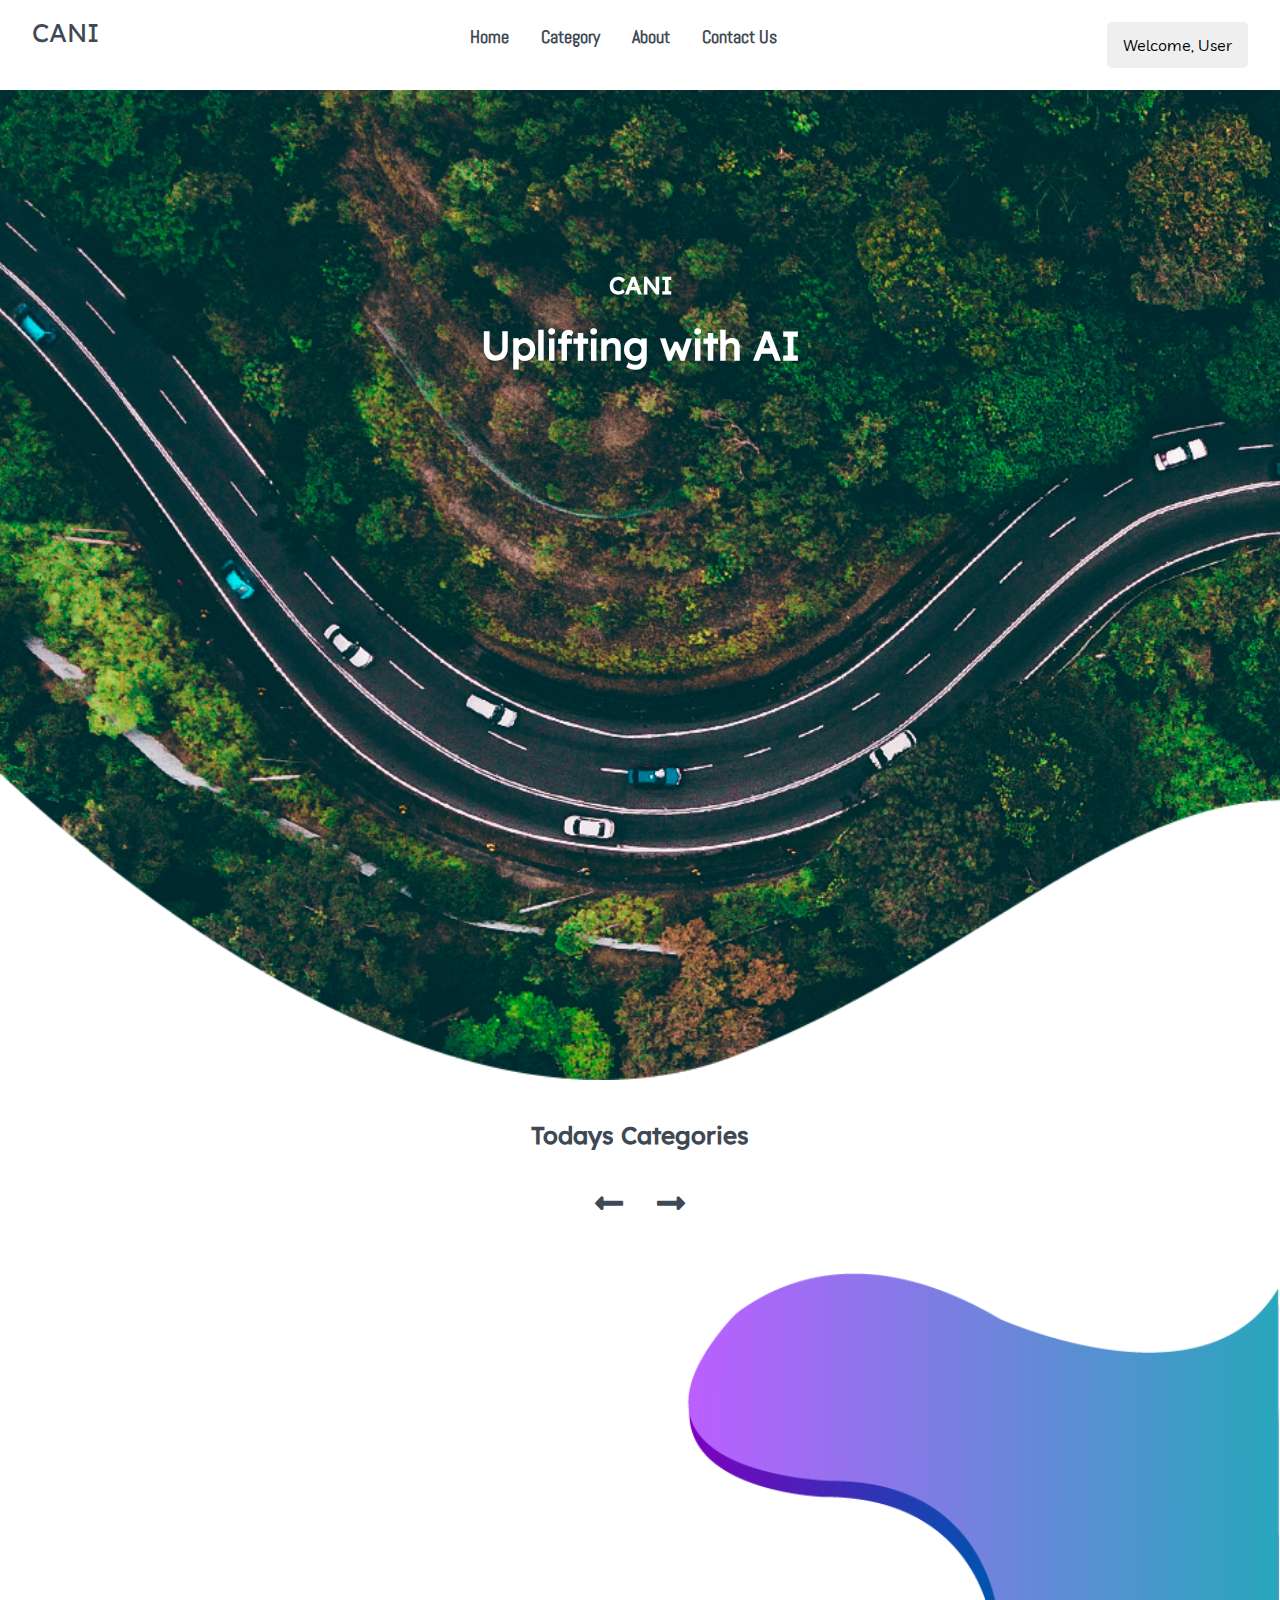
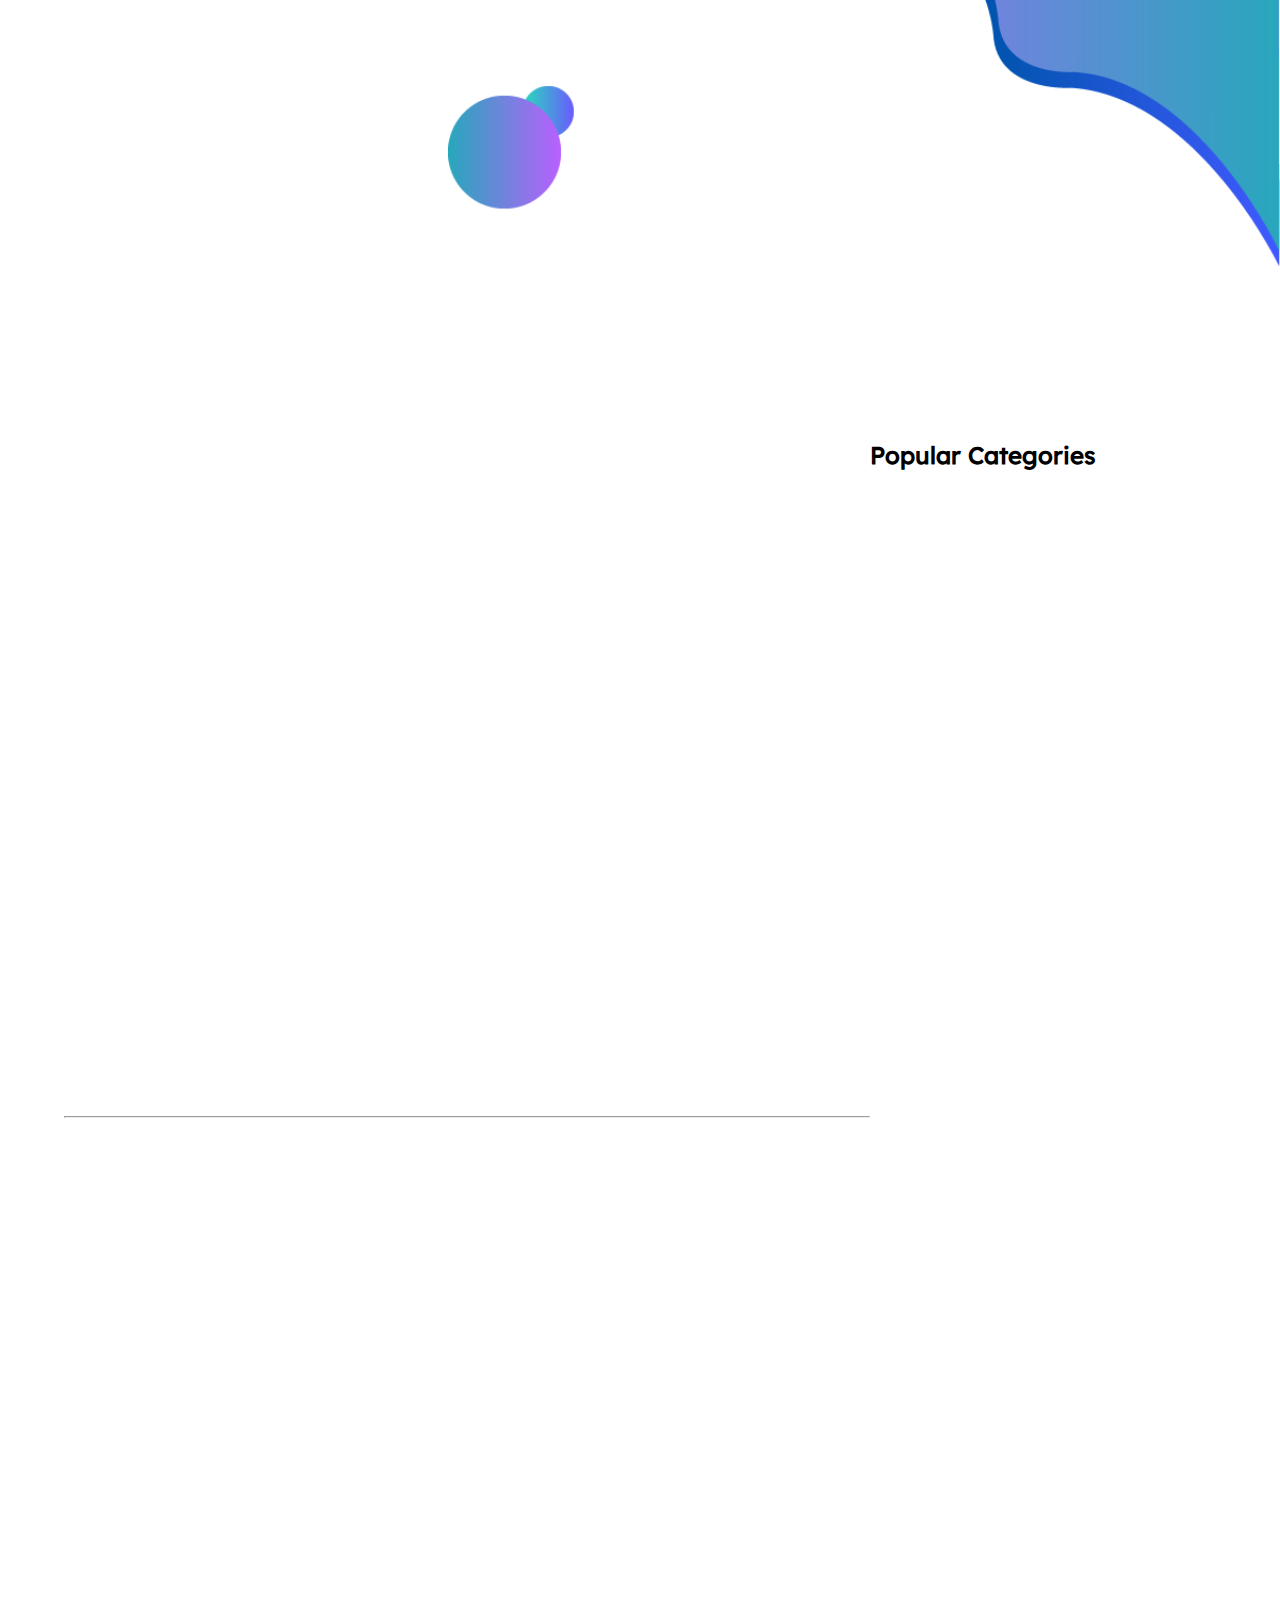
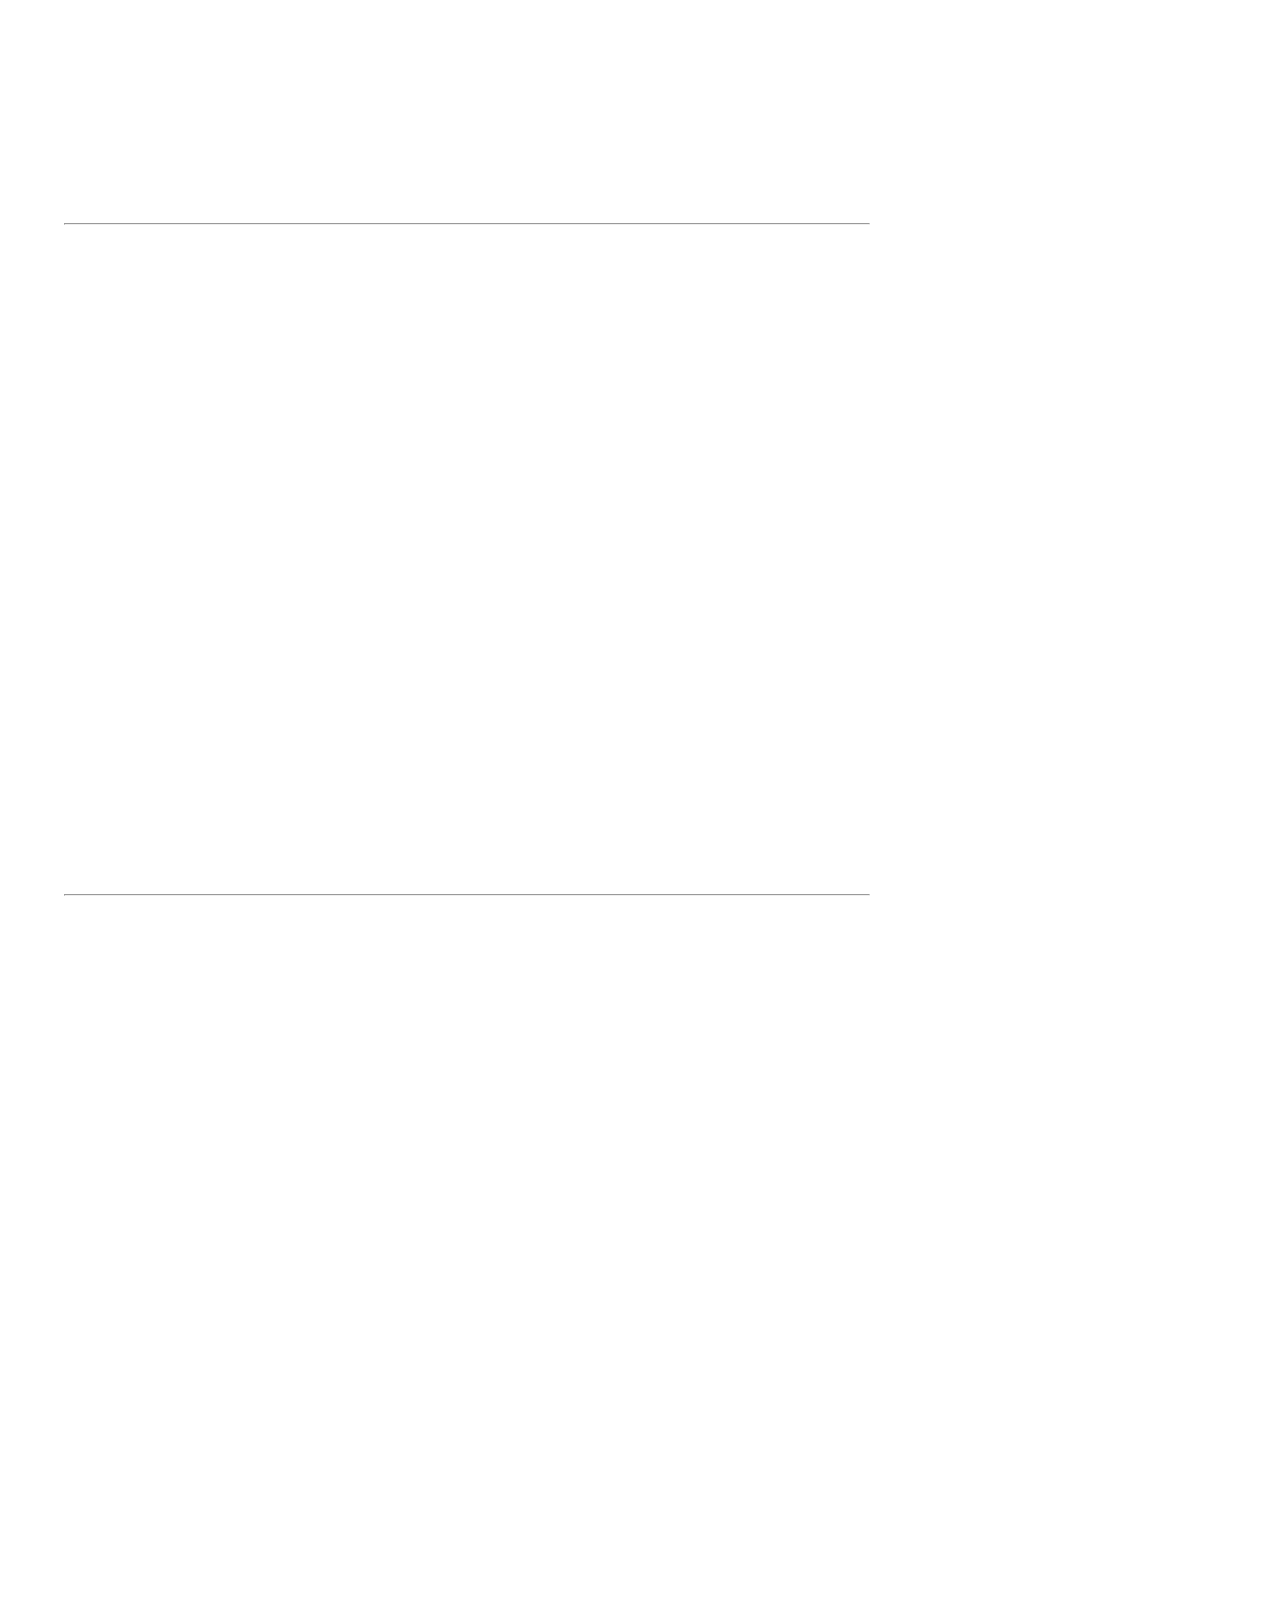
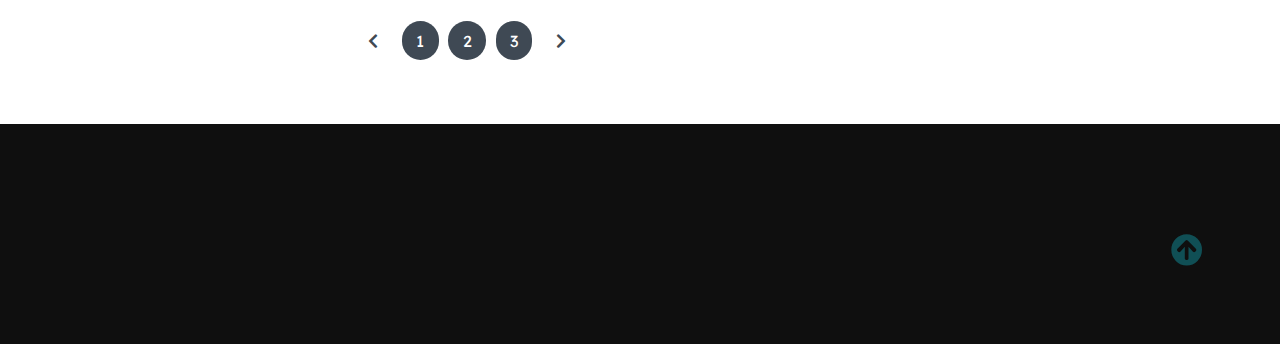
==== frontend/Index.html @ a214f706 "Home Page Created" ====
<!DOCTYPE html>
<html lang="en">

<head>
    <meta charset="UTF-8">
    <meta name="viewport" content="width=device-width, initial-scale=1.0">
    <meta http-equiv="X-UA-Compatible" content="ie=edge">
    <title>Blooger</title>

    <!-- Font Awesome Icons -->
    <link rel="stylesheet" href="./css/all.css">


    <!-- --------- Owl-Carousel ------------------->
    <link rel="stylesheet" href="./css/owl.carousel.min.css">
    <link rel="stylesheet" href="./css/owl.theme.default.min.css">

    <!-- ------------ AOS Library ------------------------- -->
    <link rel="stylesheet" href="./css/aos.css">

    <!-- Custom Style   -->
    <link rel="stylesheet" href="./css/Style.css">

</head>

<body>

    <!-- ----------------------------  Navigation ---------------------------------------------- -->

    <nav class="nav">
        <div class="nav-menu flex-row">
            <div class="nav-brand">
                <a href="#" class="text-gray">CANI</a>
            </div>
            <div class="toggle-collapse">
                <div class="toggle-icons">
                    <i class="fas fa-bars"></i>
                </div>
            </div>
            <div>
                <ul class="nav-items">
                    <li class="nav-link">
                        <a href="#">Home</a>
                    </li>
                    <li class="nav-link">
                        <a href="#">Category</a>
                    </li>
                    <li class="nav-link">
                        <a href="#">About</a>
                    </li>
                    <li class="nav-link">
                        <a href="#">Contact Us</a>
                    </li>
                </ul>
            </div>
            <div class="social text-gray">
                <button class="btn" style="padding: 13px 16px; margin-bottom: 5px; border-radius: 5px;">Welcome,
                    User</button>
            </div>
        </div>
    </nav>

    <!-- ------------x---------------  Navigation --------------------------x------------------- -->

    <!----------------------------- Main Site Section ------------------------------>

    <main>

        <!------------------------ Site Title ---------------------->

        <section class="site-title">
            <div class="site-background" data-aos="fade-up" data-aos-delay="100">
                <h2>CANI</h2>
                <h1>Uplifting with AI</h1>
            </div>
        </section>

        <!------------x----------- Site Title ----------x----------->

        <!-- --------------------- Blog Carousel ----------------- -->

        <section>
            <div class="blog">
                <div class="container">
                    <h2 style="text-align: center; color: #3f4954; margin-top: 40px;">Todays Categories</h2>
                    <div class="owl-carousel owl-theme blog-post">
                        <div class="blog-content" data-aos="fade-right" data-aos-delay="200">
                            <img src="./assets/Blog-post/post-1.jpg" alt="post-1">
                            <div class="blog-title">
                                <h3>Innovation and beyond</h3>
                                <button class="btn btn-blog">Science</button>
                            </div>
                        </div>
                        <div class="blog-content" data-aos="fade-in" data-aos-delay="200">
                            <img src="./assets/Blog-post/post-3.jpg" alt="post-1">
                            <div class="blog-title">
                                <h3>Keeping up with the latest trends</h3>
                                <button class="btn btn-blog">Fashion</button>
                            </div>
                        </div>
                        <div class="blog-content" data-aos="fade-left" data-aos-delay="200">
                            <img src="./assets/Blog-post/post-2.jpg" alt="post-1">
                            <div class="blog-title">
                                <h3>Easing the lives of people</h3>
                                <button class="btn btn-blog">Techonlogy</button>
                            </div>
                        </div>
                        <div class="blog-content" data-aos="fade-right" data-aos-delay="200">
                            <img src="./assets/Blog-post/post-5.png" alt="post-1">
                            <div class="blog-title">
                                <h3>The future of security</h3>
                                <button class="btn btn-blog">Blockchain</button>
                            </div>
                        </div>
                    </div>
                    <div class="owl-navigation">
                        <span class="owl-nav-prev"><i class="fas fa-long-arrow-alt-left"></i></span>
                        <span class="owl-nav-next"><i class="fas fa-long-arrow-alt-right"></i></span>
                    </div>
                </div>
            </div>
        </section>

        <!-- ----------x---------- Blog Carousel --------x-------- -->

        <!-- ---------------------- Site Content -------------------------->

        <section class="container">
            <div class="site-content">
                <div class="posts">
                    <div class="post-content" data-aos="zoom-in" data-aos-delay="200">
                        <div class="post-image">
                            <div>
                                <img src="./assets/Blog-post/blog1.png" class="img" alt="blog1">
                            </div>
                            <div class="post-info flex-row">
                                <span><i class="fas fa-heart text-gray"></i>&nbsp;&nbsp;likes</span>
                                <span><i class="fas fa-calendar-alt text-gray"></i>&nbsp;&nbsp;January 14, 2019</span>
                                <span>2 Commets</span>
                            </div>
                        </div>
                        <div class="post-title">
                            <a href="#">Why should boys have all the fun? it's the women who are making india an
                                alcohol-loving contry</a>
                            <p>Lorem ipsum dolor sit amet consectetur adipisicing elit. Neque voluptas deserunt beatae
                                adipisci iusto totam placeat corrupti ipsum, tempora magnam incidunt aperiam tenetur a
                                nobis, voluptate, numquam architecto fugit. Eligendi quidem ipsam ducimus minus magni
                                illum similique veniam tempore unde?
                            </p>
                            <button class="btn post-btn" onclick="window.location.href = 'blog.html';">Read More &nbsp;
                                <i class="fas fa-arrow-right"></i></button>
                        </div>
                    </div>
                    <hr>
                    <div class="post-content" data-aos="zoom-in" data-aos-delay="200">
                        <div class="post-image">
                            <div>
                                <img src="./assets/Blog-post/blog2.png" class="img" alt="blog1">
                            </div>
                            <div class="post-info flex-row">
                                <span><i class="fas fa-heart text-gray"></i>&nbsp;&nbsp;Likes</span>
                                <span><i class="fas fa-calendar-alt text-gray"></i>&nbsp;&nbsp;January 16, 2019</span>
                                <span>7 Commets</span>
                            </div>
                        </div>
                        <div class="post-title">
                            <a href="#">Why should boys have all the fun? it's the women who are making india an
                                alcohol-loving contry</a>
                            <p>Lorem ipsum dolor sit amet consectetur adipisicing elit. Neque voluptas deserunt beatae
                                adipisci iusto totam placeat corrupti ipsum, tempora magnam incidunt aperiam tenetur a
                                nobis, voluptate, numquam architecto fugit. Eligendi quidem ipsam ducimus minus magni
                                illum similique veniam tempore unde?
                            </p>
                            <button class="btn post-btn">Read More &nbsp; <i class="fas fa-arrow-right"></i></button>
                        </div>
                    </div>
                    <hr>
                    <div class="post-content" data-aos="zoom-in" data-aos-delay="200">
                        <div class="post-image">
                            <div>
                                <img src="./assets/Blog-post/blog3.png" class="img" alt="blog1">
                            </div>
                            <div class="post-info flex-row">
                                <span><i class="fas fa-heart text-gray"></i>&nbsp;&nbsp;likes</span>
                                <span><i class="fas fa-calendar-alt text-gray"></i>&nbsp;&nbsp;January 19, 2019</span>
                                <span>5 Commets</span>
                            </div>
                        </div>
                        <div class="post-title">
                            <a href="#">New data recording system to better analyse road accidents</a>
                            <p>Lorem ipsum dolor sit amet consectetur adipisicing elit. Neque voluptas deserunt beatae
                                adipisci iusto totam placeat corrupti ipsum, tempora magnam incidunt aperiam tenetur a
                                nobis, voluptate, numquam architecto fugit. Eligendi quidem ipsam ducimus minus magni
                                illum similique veniam tempore unde?
                            </p>
                            <button class="btn post-btn">Read More &nbsp; <i class="fas fa-arrow-right"></i></button>
                        </div>
                    </div>
                    <hr>
                    <div class="post-content" data-aos="zoom-in" data-aos-delay="200">
                        <div class="post-image">
                            <div>
                                <img src="./assets/Blog-post/blog4.png" class="img" alt="blog1">
                            </div>
                            <div class="post-info flex-row">
                                <span><i class="fas fa-heart text-gray"></i>&nbsp;&nbsp;likes</span>
                                <span><i class="fas fa-calendar-alt text-gray"></i>&nbsp;&nbsp;January 21, 2019</span>
                                <span>12 Commets</span>
                            </div>
                        </div>
                        <div class="post-title">
                            <a href="#">New data recording system to better analyse road accidents</a>
                            <p>Lorem ipsum dolor sit amet consectetur adipisicing elit. Neque voluptas deserunt beatae
                                adipisci iusto totam placeat corrupti ipsum, tempora magnam incidunt aperiam tenetur a
                                nobis, voluptate, numquam architecto fugit. Eligendi quidem ipsam ducimus minus magni
                                illum similique veniam tempore unde?
                            </p>
                            <button class="btn post-btn">Read More &nbsp; <i class="fas fa-arrow-right"></i></button>
                        </div>
                    </div>
                    <div class="pagination flex-row">
                        <a href="#"><i class="fas fa-chevron-left"></i></a>
                        <a href="#" class="pages">1</a>
                        <a href="#" class="pages">2</a>
                        <a href="#" class="pages">3</a>
                        <a href="#"><i class="fas fa-chevron-right"></i></a>
                    </div>
                </div>
                <aside class="sidebar">
                    <div class="category">
                        <h2>Popular Categories</h2>
                        <ul class="category-list">
                            <li class="list-items" data-aos="fade-left" data-aos-delay="100">
                                <a href="#">Software</a>
                                <span>(05)</span>
                            </li>
                            <li class="list-items" data-aos="fade-left" data-aos-delay="200">
                                <a href="#">Techonlogy</a>
                                <span>(02)</span>
                            </li>
                            <li class="list-items" data-aos="fade-left" data-aos-delay="300">
                                <a href="#">Lifestyle</a>
                                <span>(07)</span>
                            </li>
                            <li class="list-items" data-aos="fade-left" data-aos-delay="400">
                                <a href="#">Shopping</a>
                                <span>(01)</span>
                            </li>
                            <li class="list-items" data-aos="fade-left" data-aos-delay="500">
                                <a href="#">Food</a>
                                <span>(08)</span>
                            </li>
                        </ul>
                    </div>
                    <!-- <div class="popular-post">
                        <h2>Popular Post</h2>
                        <div class="post-content" data-aos="flip-up" data-aos-delay="200">
                            <div class="post-image">
                                <div>
                                    <img src="./assets/popular-post/m-blog-1.jpg" class="img" alt="blog1">
                                </div>
                                <div class="post-info flex-row">
                                    <span><i class="fas fa-calendar-alt text-gray"></i>&nbsp;&nbsp;January 14,
                                        2019</span>
                                    <span>2 Commets</span>
                                </div>
                            </div>
                            <div class="post-title">
                                <a href="#">New data recording system to better analyse road accidents</a>
                            </div>
                        </div>
                        <div class="post-content" data-aos="flip-up" data-aos-delay="300">
                            <div class="post-image">
                                <div>
                                    <img src="./assets/popular-post/m-blog-2.jpg" class="img" alt="blog1">
                                </div>
                                <div class="post-info flex-row">
                                    <span><i class="fas fa-calendar-alt text-gray"></i>&nbsp;&nbsp;January 14,
                                        2019</span>
                                    <span>2 Commets</span>
                                </div>
                            </div>
                            <div class="post-title">
                                <a href="#">New data recording system to better analyse road accidents</a>
                            </div>
                        </div>
                        <div class="post-content" data-aos="flip-up" data-aos-delay="400">
                            <div class="post-image">
                                <div>
                                    <img src="./assets/popular-post/m-blog-3.jpg" class="img" alt="blog1">
                                </div>
                                <div class="post-info flex-row">
                                    <span><i class="fas fa-calendar-alt text-gray"></i>&nbsp;&nbsp;January 14,
                                        2019</span>
                                    <span>2 Commets</span>
                                </div>
                            </div>
                            <div class="post-title">
                                <a href="#">New data recording system to better analyse road accidents</a>
                            </div>
                        </div>
                        <div class="post-content" data-aos="flip-up" data-aos-delay="500">
                            <div class="post-image">
                                <div>
                                    <img src="./assets/popular-post/m-blog-4.jpg" class="img" alt="blog1">
                                </div>
                                <div class="post-info flex-row">
                                    <span><i class="fas fa-calendar-alt text-gray"></i>&nbsp;&nbsp;January 14,
                                        2019</span>
                                    <span>2 Commets</span>
                                </div>
                            </div>
                            <div class="post-title">
                                <a href="#">New data recording system to better analyse road accidents</a>
                            </div>
                        </div>
                        <div class="post-content" data-aos="flip-up" data-aos-delay="600">
                            <div class="post-image">
                                <div>
                                    <img src="./assets/popular-post/m-blog-5.jpg" class="img" alt="blog1">
                                </div>
                                <div class="post-info flex-row">
                                    <span><i class="fas fa-calendar-alt text-gray"></i>&nbsp;&nbsp;January 14,
                                        2019</span>
                                    <span>2 Commets</span>
                                </div>
                            </div>
                            <div class="post-title">
                                <a href="#">New data recording system to better analyse road accidents</a>
                            </div>
                        </div>
                    </div> -->
                    <!-- <div class="newsletter" data-aos="fade-up" data-aos-delay="300">
                        <h2>Newsletter</h2>
                        <div class="form-element">
                            <input type="text" class="input-element" placeholder="Email">
                            <button class="btn form-btn">Subscribe</button>
                        </div>
                    </div> -->
                    <!-- <div class="popular-tags">
                        <h2>Popular Tags</h2>
                        <div class="tags flex-row">
                            <span class="tag" data-aos="flip-up" data-aos-delay="100">Software</span>
                            <span class="tag" data-aos="flip-up" data-aos-delay="200">technology</span>
                            <span class="tag" data-aos="flip-up" data-aos-delay="300">travel</span>
                            <span class="tag" data-aos="flip-up" data-aos-delay="400">illustration</span>
                            <span class="tag" data-aos="flip-up" data-aos-delay="500">design</span>
                            <span class="tag" data-aos="flip-up" data-aos-delay="600">lifestyle</span>
                            <span class="tag" data-aos="flip-up" data-aos-delay="700">love</span>
                            <span class="tag" data-aos="flip-up" data-aos-delay="800">project</span>
                        </div>
                    </div> -->
                </aside>
            </div>
        </section>

        <!-- -----------x---------- Site Content -------------x------------>

    </main>

    <!---------------x------------- Main Site Section ---------------x-------------->


    <!-- --------------------------- Footer ---------------------------------------- -->

    <footer class="footer">
        <div class="container" style="display: flex; align-items: center; text-align: center;">
            <!-- <div class="about-us" data-aos="fade-right" data-aos-delay="200">
                <h2>About us</h2>
                <p>Lorem ipsum dolor sit amet consectetur adipisicing elit. Accusantium quia atque nemo ad modi officiis
                    iure, autem nulla tenetur repellendus.</p>
            </div>
            <div class="newsletter" data-aos="fade-right" data-aos-delay="200">
                <h2>Newsletter</h2>
                <p>Stay update with our latest</p>
                <div class="form-element">
                    <input type="text" placeholder="Email"><span><i class="fas fa-chevron-right"></i></span>
                </div>
            </div>
            <div class="instagram" data-aos="fade-left" data-aos-delay="200">
                <h2>Instagram</h2>
                <div class="flex-row">
                    <img src="./assets/instagram/thumb-card3.png" alt="insta1">
                    <img src="./assets/instagram/thumb-card4.png" alt="insta2">
                    <img src="./assets/instagram/thumb-card5.png" alt="insta3">
                </div>
                <div class="flex-row">
                    <img src="./assets/instagram/thumb-card6.png" alt="insta4">
                    <img src="./assets/instagram/thumb-card7.png" alt="insta5">
                    <img src="./assets/instagram/thumb-card8.png" alt="insta6">
                </div>
            </div> -->
            <div class="follow" data-aos="fade-left" data-aos-delay="200">
                <h2>Follow us</h2>
                <p>Let's connect!</p>
                <div>
                    <i class="fab fa-facebook-f"></i>
                    <i class="fab fa-twitter"></i>
                    <i class="fab fa-instagram"></i>
                    <i class="fab fa-youtube"></i>
                </div>
            </div>
        </div>
        <!-- <div class="rights flex-row">
            <h4 class="text-gray">
                Copyright ©2023 All rights reserved | made by
                <a href="www.youtube.com/c/dailytuition" target="_black">Daily Tuition <i class="fab fa-youtube"></i>
                    Channel</a>
            </h4>
        </div> -->
        <div class="move-up">
            <span><i class="fas fa-arrow-circle-up fa-2x"></i></span>
        </div>
    </footer>

    <!-- -------------x------------- Footer --------------------x------------------- -->

    <!-- Jquery Library file -->
    <script src="./js/Jquery3.4.1.min.js"></script>

    <!-- --------- Owl-Carousel js ------------------->
    <script src="./js/owl.carousel.min.js"></script>

    <!-- ------------ AOS js Library  ------------------------- -->
    <script src="./js/aos.js"></script>

    <!-- Custom Javascript file -->
    <script src="./js/main.js"></script>
</body>

</html>
---- frontend/css/Style.css ----
/*  font-family: Abel  */
@font-face {
    font-family: Abel;
    src: url('../fonts/Abel/Abel-Regular.ttf');
}

/*  font-family: Anton  */
@font-face {
    font-family: Anton;
    src: url('../fonts/Anton/Anton-Regular.ttf');
}

/*  font-family: Josefin  */
@font-face {
    font-family: Josefin;
    src: url('../fonts/Josefin_Sans/JosefinSans-Regular.ttf');
}

/*  font-family: Lexend  */
@font-face {
    font-family: Lexend;
    src: url('../fonts/Lexend_Deca/LexendDeca-Regular.ttf');
}

/*  font-family: Livvic  */
@font-face {
    font-family: Livvic;
    src: url('../fonts/Livvic/Livvic-Regular.ttf');
}


html,
body {
    margin: 0%;
    box-sizing: border-box;
    overflow-x: hidden;
}

:root {

    /*      Theme colors        */
    --text-gray: #3f4954;
    --text-light: #686666da;
    --bg-color: #0f0f0f;
    --white: #ffffff;
    --midnight: #104f55;

    /* gradient color   */
    --sky: linear-gradient(120deg, #a1c4fd 0%, #c2e9fb 100%);

    /*      theme font-family   */
    --Abel: 'Abel', cursive;
    --Anton: 'Anton', cursive;
    --Josefin: 'Josefin', cursive;
    --Lexend: 'Lexend', cursive;
    --Livvic: 'Livvic', cursive;
}


/* ---------------- Global Classes ---------------*/

a {
    text-decoration: none;
    color: var(--text-gray);
}

.flex-row {
    display: flex;
    flex-direction: row;
    flex-wrap: wrap;
}

ul {
    list-style-type: none;
}

h1 {
    font-family: var(--Lexend);
    font-size: 2.5rem;
}

h2 {
    font-family: var(--Lexend);
}

h3 {
    font-family: var(--Abel);
    font-size: 1.3rem;
}

button.btn {
    border: none;
    border-radius: 2rem;
    padding: 1rem 3rem;
    font-size: 1rem;
    font-family: var(--Livvic);
    cursor: pointer;
}

span {
    font-family: var(--Abel);
}

.container {
    margin: 0 5vw;
}

.text-gray {
    color: var(--text-gray);
}

p {
    font-family: var(--Lexend);
    color: var(--text-light);
}

/* ------x------- Global Classes -------x-------*/

/* --------------- navbar ----------------- */

.nav {
    background: white;
    padding: 0 2rem;
    height: 0rem;
    min-height: 10vh;
    overflow: hidden;
    transition: height 1s ease-in-out;
}

.nav .nav-menu {
    justify-content: space-between;
}

.nav .toggle-collapse {
    position: absolute;
    top: 0%;
    width: 90%;
    cursor: pointer;
    display: none;
}

.nav .toggle-collapse .toggle-icons {
    display: flex;
    justify-content: flex-end;
    padding: 1.7rem 0;
}

.nav .toggle-collapse .toggle-icons i {
    font-size: 1.4rem;
    color: var(--text-gray);
}

.collapse {
    height: 30rem;
}

.nav .nav-items {
    display: flex;
    margin: 0;
}

.nav .nav-items .nav-link {
    padding: 1.6rem 1rem;
    font-size: 1.1rem;
    position: relative;
    font-family: var(--Abel);
    font-weight: 600;
}

.nav .nav-items .nav-link:hover {
    background-color: var(--midnight);
}

.nav .nav-items .nav-link:hover a {
    color: var(--white);
}

.nav .nav-brand a {
    font-size: 1.6rem;
    padding: 1rem 0;
    display: block;
    font-family: var(--Lexend);
    font-size: 1.6rem;
}

.nav .social {
    padding: 1.4rem 0
}

.nav .social i {
    padding: 0 .2rem;
}

.nav .social i:hover {
    color: #a1c4cf;
}

/* -------x------- navbar ---------x------- */


/* ----------------- Main Content----------- */

/* --------------- Site title ---------------- */
main .site-title {
    background: url('../assets/Background-image.png');
    background-size: cover;
    height: 110vh;
    display: flex;
    justify-content: center;
}

main .site-title .site-background {
    padding-top: 10rem;
    text-align: center;
    color: var(--white);
}

main .site-title h1,
h3 {
    margin: .3rem;
}

main .site-title .btn {
    margin: 1.8rem;
    background: var(--sky);
}

main .site-title .btn:hover {
    background: transparent;
    border: 1px solid var(--white);
    color: var(--white);
}

/* --------x------ Site title --------x------- */

/* --------------- Blog Carousel ------------ */

main .blog {
    background: url('../assets/Abract01.png');
    background-repeat: no-repeat;
    background-position: right;
    height: 100vh;
    width: 100%;
    background-size: 65%;
}

main .blog .blog-post {
    padding-top: 6rem;
}

main .blog-post .blog-content {
    display: flex;
    flex-direction: column;
    text-align: center;
    width: 80%;
    margin: 3rem 2rem;
    box-shadow: 0 15px 20px rgba(0, 0, 0, 0.2);
}

main .blog-content .blog-title {
    padding: 2rem 0;
}

main .blog-content .btn-blog {
    padding: .7rem 2rem;
    background: var(--sky);
    margin: .5rem;
}

main .blog-content span {
    display: block;
}

section .container .owl-nav {
    position: absolute;
    top: 0%;
    margin: 0 auto;
    width: 100%;
}

.owl-nav .owl-prev .owl-nav-prev,
.owl-nav .owl-next .owl-nav-next {
    color: var(--text-gray);
    background: transparent;
    font-size: 2rem;
}

.owl-theme .owl-nav [class*='owl-']:hover {
    background: transparent;
    color: var(--midnight);
}

.owl-theme .owl-nav [class*='owl-'] {
    outline: none;
}


/* -------x------- Blog Carousel -----x------ */

/* ---------------- Site Content ----------------*/

main .site-content {
    display: grid;
    grid-template-columns: 70% 30%;
}

main .post-content {
    width: 100%;

}

main .site-content .post-content>.post-image,
.post-title {
    padding: 1rem 2rem;
    position: relative;
}

main .site-content .post-content>.post-image .post-info {
    background: var(--sky);
    padding: 1rem;
    position: absolute;
    bottom: 0%;
    left: 20vw;
    border-radius: 3rem;
}

main .site-content .post-content>.post-image>div {
    overflow: hidden;
}

main .site-content .post-content>.post-image .img {
    width: 100%;
    transition: all 1s ease;
}

main .site-content .post-content>.post-image .img:hover {
    transform: scale(1.3);
}

main .site-content .post-content>.post-image .post-info span {
    margin: 0 .5rem;
}

main .post-content .post-title a {
    font-family: var(--Anton);
    font-size: 1.5rem;
}

.site-content .post-content .post-title .post-btn {
    border-radius: 0;
    padding: .7rem 1.5rem;
    background: var(--sky);
}

.site-content .pagination {
    justify-content: center;
    color: var(--text-gray);
    margin: 4rem 0;
}

.site-content .pagination a {
    padding: .6rem .9rem;
    border-radius: 2rem;
    margin: 0 .3rem;
    font-family: var(--Lexend);
}

.site-content .pagination .pages {
    background: var(--text-gray);
    color: var(--white);
}

/* -------x-------- Site Content --------x-------*/


/* --------------- Sidebar ----------------------- */

.site-content>.sidebar .category-list {
    font-family: var(--Livvic);
}

.site-content>.sidebar .category-list .list-items {
    background: var(--sky);
    padding: .4rem 1rem;
    margin: .8rem 0;
    border-radius: 3rem;
    width: 70%;
    display: flex;
    justify-content: space-between;
}

.site-content>.sidebar .category-list .list-items a {
    color: black;
}

.site-content .sidebar .popular-post .post-content {
    padding: 1rem 0;
}

.site-content .sidebar .popular-post h2 {
    padding-top: 8rem;
}

.site-content .sidebar .popular-post .post-info {
    padding: .4rem .1rem !important;
    bottom: 0rem !important;
    left: 1.5rem !important;
    border-radius: 0rem !important;
    background: white !important;
}

.site-content .sidebar .popular-post .post-title a {
    font-size: 1rem;
}

.site-content .sidebar .newsletter {
    padding-top: 10rem;
}

.site-content .sidebar .newsletter .form-element {
    padding: .5rem 2rem;
}

.site-content .sidebar .newsletter .input-element {
    width: 80%;
    height: 1.9rem;
    padding: .3rem .5rem;
    font-family: var(--Lexend);
    font-size: 1rem;
}

.site-content .sidebar .newsletter .form-btn {
    border-radius: 0;
    padding: .8rem 32%;
    margin: 1rem 0;
    background: var(--sky);
}

.site-content .sidebar .popular-tags {
    padding: 10rem 0;
}

.site-content .sidebar .popular-tags .tags .tag {
    background: var(--sky);
    padding: .4rem 1rem;
    border-radius: 3rem;
    margin: .4rem .6rem;
}


/* -------x------- Sidebar -----------x----------- */

/* ---------x------- Main Content -----x----- */


/* ----------------- Footer --------------------- */

footer.footer {
    height: 100%;
    background: var(--bg-color);
    position: relative;
}

footer.footer .container {
    display: grid;
    grid-template-columns: repeat(4, 1fr);
}

footer.footer .container>div {
    flex-grow: 1;
    flex-basis: 0;
    padding: 3rem .9rem;
}

footer.footer .container h2 {
    color: var(--white);
}

/* footer.footer .newsletter .form-element {
    background: black;
    display: inline-block;
} */

/* footer.footer .newsletter .form-element input {
    padding: .5rem .7rem;
    border: none;
    background: transparent;
    color: white;
    font-family: var(--Josefin);
    font-size: 1rem;
    width: 74%;
} */

/* footer.footer .newsletter .form-element span {
    background: var(--sky);
    padding: .5rem .7rem;
    cursor: pointer;
} */

/* footer.footer .instagram div>img {
    display: inline-block;
    width: 25%;
    height: 50%;
    margin: .3rem .4rem;
} */

footer.footer .follow div i {
    color: var(--white);
    padding: 0 .4rem;
}



footer.footer .rights {
    justify-content: center;
    font-family: var(--Josefin);
}

footer.footer .rights h4 a {
    color: var(--white);
}

footer.footer .move-up {
    position: absolute;
    right: 6%;
    top: 50%;
}

footer.footer .move-up span {
    color: var(--midnight);
}

footer.footer .move-up span:hover {
    color: var(--white);
    cursor: pointer;
}

/* ---------x------- Footer ----------x---------- */

/*              Viewport less then or equal to 1130px            */

@media only screen and (max-width: 1130px) {
    .site-content .post-content>.post-image .post-info {
        left: 2rem !important;
        bottom: 1.2rem !important;
        border-radius: 0% !important;
    }

    .site-content .sidebar .popular-post .post-info {
        display: none !important;
    }

    footer.footer .container {
        grid-template-columns: repeat(2, 1fr);
    }

}

/*      x       Viewport less then or equal to 1130px    x     */


/*              Viewport less then or equal to 750px            */

@media only screen and (max-width: 750px) {

    .nav .nav-menu,
    .nav .nav-items {
        flex-direction: column;
    }

    .nav .toggle-collapse {
        display: initial;
    }

    main .site-content {
        grid-template-columns: 100%;
    }

    footer.footer .container {
        grid-template-columns: repeat(1, 1fr);
    }

}


/*        x      Viewport less then or equal to 750px       x     */


/*              Viewport less then or equal to 520px            */

@media only screen and (max-width: 520px) {
    main .blog {
        height: 125vh;
    }

    .site-content .post-content>.post-image .post-info {
        display: none;
    }

    footer.footer .container>div {
        padding: 1rem .9rem !important;
    }

    footer .rights {
        padding: 0 1.4rem;
        text-align: center;
    }

    nav .toggle-collapse {
        width: 80% !important;
    }

}

/*        x      Viewport less then or equal to 520px       x     */
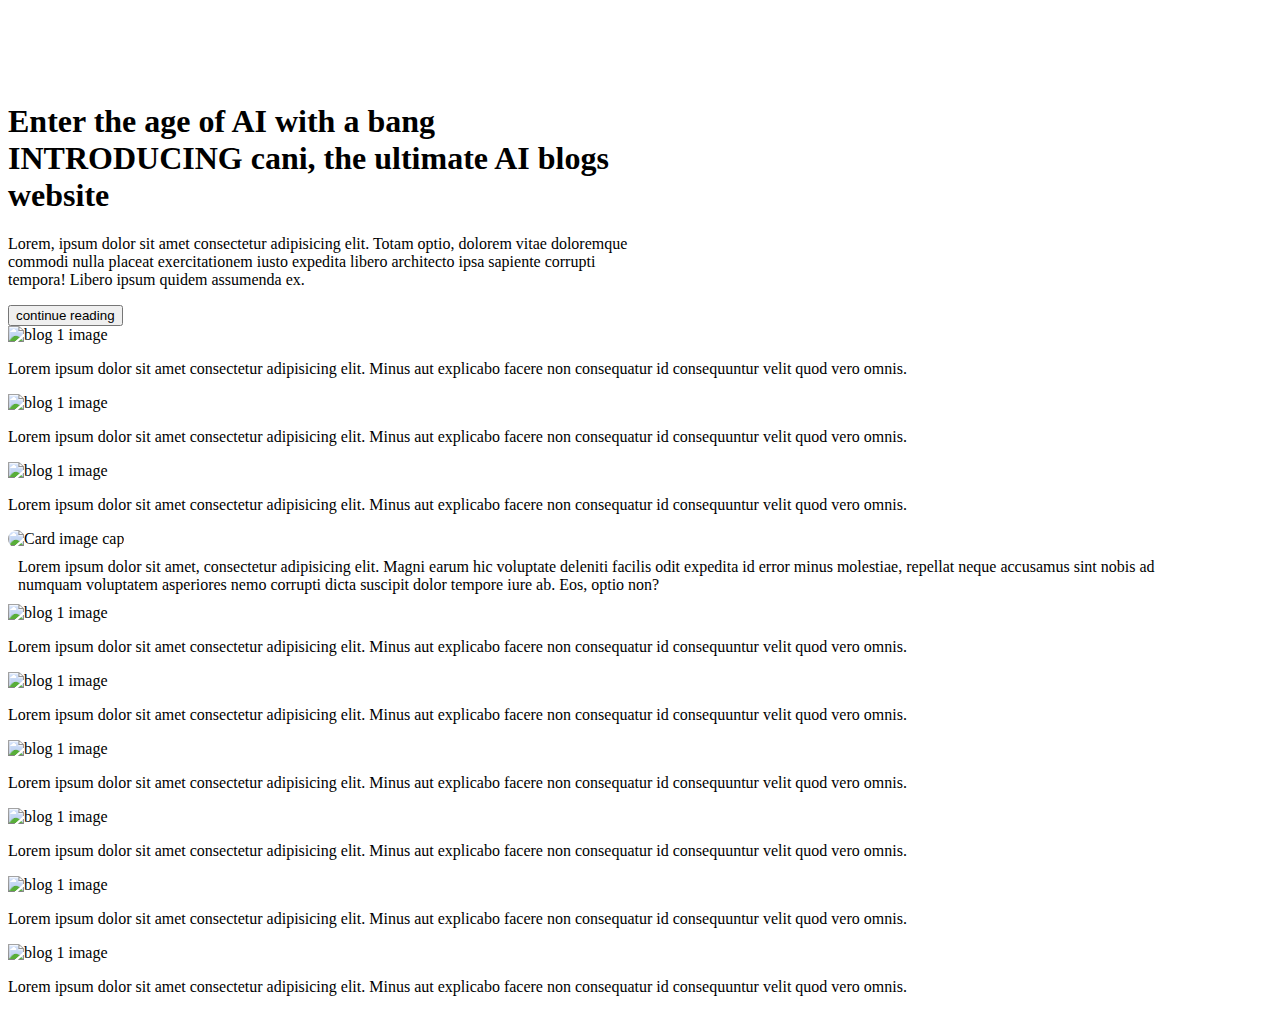
==== commit 383008f9: "integration update" ====
--- a/frontend/Index.html
+++ b/frontend/Index.html
@@ -4,428 +4,141 @@
 <head>
     <meta charset="UTF-8">
     <meta name="viewport" content="width=device-width, initial-scale=1.0">
-    <meta http-equiv="X-UA-Compatible" content="ie=edge">
-    <title>Blooger</title>
-
-    <!-- Font Awesome Icons -->
-    <link rel="stylesheet" href="./css/all.css">
-
-
-    <!-- --------- Owl-Carousel ------------------->
-    <link rel="stylesheet" href="./css/owl.carousel.min.css">
-    <link rel="stylesheet" href="./css/owl.theme.default.min.css">
-
-    <!-- ------------ AOS Library ------------------------- -->
-    <link rel="stylesheet" href="./css/aos.css">
-
-    <!-- Custom Style   -->
-    <link rel="stylesheet" href="./css/Style.css">
-
+    <!-- --------- Bootstrap CDN ------------------->
+    <link href="https://cdn.jsdelivr.net/npm/bootstrap@5.3.1/dist/css/bootstrap.min.css" rel="stylesheet"
+        integrity="sha384-4bw+/aepP/YC94hEpVNVgiZdgIC5+VKNBQNGCHeKRQN+PtmoHDEXuppvnDJzQIu9" crossorigin="anonymous">
+    <script src="https://cdn.jsdelivr.net/npm/bootstrap@5.3.1/dist/js/bootstrap.bundle.min.js"
+        integrity="sha384-HwwvtgBNo3bZJJLYd8oVXjrBZt8cqVSpeBNS5n7C8IVInixGAoxmnlMuBnhbgrkm"
+        crossorigin="anonymous"></script>
+    <link rel="stylesheet" href="./css/bootstrap.min.css">
+    <link rel="stylesheet" href="style.css">
+    <title>CANI-HOME</title>
 </head>
 
 <body>
 
-    <!-- ----------------------------  Navigation ---------------------------------------------- -->
-
-    <nav class="nav">
-        <div class="nav-menu flex-row">
-            <div class="nav-brand">
-                <a href="#" class="text-gray">CANI</a>
-            </div>
-            <div class="toggle-collapse">
-                <div class="toggle-icons">
-                    <i class="fas fa-bars"></i>
+    <section class="top-1" style=" margin-top: 5%;">
+        <div class="container">
+            <div class="top1-2">
+                <div class="float-start" style="width: 50%;">
+                    <img src="blog1.jpeg" alt="" class="blog1" style="width: 530px; border-radius: 30px;">
+                </div>
+                <div class="float-end" style="width: 50%;">
+                    <h1>Enter the age of AI with a bang INTRODUCING cani, the ultimate AI blogs website</h1>
+                    <p>Lorem, ipsum dolor sit amet consectetur adipisicing elit. Totam optio, dolorem vitae doloremque
+                        commodi
+                        nulla placeat exercitationem iusto expedita libero architecto ipsa sapiente corrupti tempora!
+                        Libero
+                        ipsum quidem assumenda ex.</p>
+                    <button class="top-1-btn"> continue reading
+                    </button>
                 </div>
             </div>
-            <div>
-                <ul class="nav-items">
-                    <li class="nav-link">
-                        <a href="#">Home</a>
-                    </li>
-                    <li class="nav-link">
-                        <a href="#">Category</a>
-                    </li>
-                    <li class="nav-link">
-                        <a href="#">About</a>
-                    </li>
-                    <li class="nav-link">
-                        <a href="#">Contact Us</a>
-                    </li>
-                </ul>
-            </div>
-            <div class="social text-gray">
-                <button class="btn" style="padding: 13px 16px; margin-bottom: 5px; border-radius: 5px;">Welcome,
-                    User</button>
-            </div>
         </div>
-    </nav>
+    </section>
 
-    <!-- ------------x---------------  Navigation --------------------------x------------------- -->
 
-    <!----------------------------- Main Site Section ------------------------------>
-
-    <main>
-
-        <!------------------------ Site Title ---------------------->
-
-        <section class="site-title">
-            <div class="site-background" data-aos="fade-up" data-aos-delay="100">
-                <h2>CANI</h2>
-                <h1>Uplifting with AI</h1>
-            </div>
-        </section>
-
-        <!------------x----------- Site Title ----------x----------->
-
-        <!-- --------------------- Blog Carousel ----------------- -->
-
-        <section>
-            <div class="blog">
-                <div class="container">
-                    <h2 style="text-align: center; color: #3f4954; margin-top: 40px;">Todays Categories</h2>
-                    <div class="owl-carousel owl-theme blog-post">
-                        <div class="blog-content" data-aos="fade-right" data-aos-delay="200">
-                            <img src="./assets/Blog-post/post-1.jpg" alt="post-1">
-                            <div class="blog-title">
-                                <h3>Innovation and beyond</h3>
-                                <button class="btn btn-blog">Science</button>
-                            </div>
-                        </div>
-                        <div class="blog-content" data-aos="fade-in" data-aos-delay="200">
-                            <img src="./assets/Blog-post/post-3.jpg" alt="post-1">
-                            <div class="blog-title">
-                                <h3>Keeping up with the latest trends</h3>
-                                <button class="btn btn-blog">Fashion</button>
-                            </div>
-                        </div>
-                        <div class="blog-content" data-aos="fade-left" data-aos-delay="200">
-                            <img src="./assets/Blog-post/post-2.jpg" alt="post-1">
-                            <div class="blog-title">
-                                <h3>Easing the lives of people</h3>
-                                <button class="btn btn-blog">Techonlogy</button>
-                            </div>
-                        </div>
-                        <div class="blog-content" data-aos="fade-right" data-aos-delay="200">
-                            <img src="./assets/Blog-post/post-5.png" alt="post-1">
-                            <div class="blog-title">
-                                <h3>The future of security</h3>
-                                <button class="btn btn-blog">Blockchain</button>
-                            </div>
-                        </div>
+    <section class="blogs">
+        <div class="container">
+            <div class="row">
+                <div class="col-4 col-12 col-sm-6 col-md-6 col-lg-4 bcard">
+                    <div class="img_wrap">
+                        <img class="card-img-top" src="small-blog-1.jpeg" alt="blog 1 image">
+                        <p class="img__description">Lorem ipsum dolor sit amet consectetur adipisicing elit. Minus aut
+                            explicabo facere non consequatur id consequuntur velit quod vero omnis.</p>
                     </div>
-                    <div class="owl-navigation">
-                        <span class="owl-nav-prev"><i class="fas fa-long-arrow-alt-left"></i></span>
-                        <span class="owl-nav-next"><i class="fas fa-long-arrow-alt-right"></i></span>
+                </div>
+                <div class="col-4 col-12 col-sm-6 col-md-6 col-lg-4 bcard">
+                    <div class="img_wrap">
+                        <img class="card-img-top" src="small-blog-2.jpeg" alt="blog 1 image">
+                        <p class="img__description">Lorem ipsum dolor sit amet consectetur adipisicing elit. Minus aut
+                            explicabo facere non consequatur id consequuntur velit quod vero omnis.</p>
+                    </div>
+                </div>
+                <div class="col-4 col-12 col-sm-6 col-md-6 col-lg-4 bcard">
+                    <div class="img_wrap">
+                        <img class="card-img-top" src="small-blog-1.jpeg" alt="blog 1 image">
+                        <p class="img__description">Lorem ipsum dolor sit amet consectetur adipisicing elit. Minus aut
+                            explicabo facere non consequatur id consequuntur velit quod vero omnis.</p>
                     </div>
                 </div>
             </div>
-        </section>
-
-        <!-- ----------x---------- Blog Carousel --------x-------- -->
-
-        <!-- ---------------------- Site Content -------------------------->
-
-        <section class="container">
-            <div class="site-content">
-                <div class="posts">
-                    <div class="post-content" data-aos="zoom-in" data-aos-delay="200">
-                        <div class="post-image">
-                            <div>
-                                <img src="./assets/Blog-post/blog1.png" class="img" alt="blog1">
-                            </div>
-                            <div class="post-info flex-row">
-                                <span><i class="fas fa-heart text-gray"></i>&nbsp;&nbsp;likes</span>
-                                <span><i class="fas fa-calendar-alt text-gray"></i>&nbsp;&nbsp;January 14, 2019</span>
-                                <span>2 Commets</span>
-                            </div>
-                        </div>
-                        <div class="post-title">
-                            <a href="#">Why should boys have all the fun? it's the women who are making india an
-                                alcohol-loving contry</a>
-                            <p>Lorem ipsum dolor sit amet consectetur adipisicing elit. Neque voluptas deserunt beatae
-                                adipisci iusto totam placeat corrupti ipsum, tempora magnam incidunt aperiam tenetur a
-                                nobis, voluptate, numquam architecto fugit. Eligendi quidem ipsam ducimus minus magni
-                                illum similique veniam tempore unde?
-                            </p>
-                            <button class="btn post-btn" onclick="window.location.href = 'blog.html';">Read More &nbsp;
-                                <i class="fas fa-arrow-right"></i></button>
-                        </div>
-                    </div>
-                    <hr>
-                    <div class="post-content" data-aos="zoom-in" data-aos-delay="200">
-                        <div class="post-image">
-                            <div>
-                                <img src="./assets/Blog-post/blog2.png" class="img" alt="blog1">
-                            </div>
-                            <div class="post-info flex-row">
-                                <span><i class="fas fa-heart text-gray"></i>&nbsp;&nbsp;Likes</span>
-                                <span><i class="fas fa-calendar-alt text-gray"></i>&nbsp;&nbsp;January 16, 2019</span>
-                                <span>7 Commets</span>
-                            </div>
-                        </div>
-                        <div class="post-title">
-                            <a href="#">Why should boys have all the fun? it's the women who are making india an
-                                alcohol-loving contry</a>
-                            <p>Lorem ipsum dolor sit amet consectetur adipisicing elit. Neque voluptas deserunt beatae
-                                adipisci iusto totam placeat corrupti ipsum, tempora magnam incidunt aperiam tenetur a
-                                nobis, voluptate, numquam architecto fugit. Eligendi quidem ipsam ducimus minus magni
-                                illum similique veniam tempore unde?
-                            </p>
-                            <button class="btn post-btn">Read More &nbsp; <i class="fas fa-arrow-right"></i></button>
-                        </div>
-                    </div>
-                    <hr>
-                    <div class="post-content" data-aos="zoom-in" data-aos-delay="200">
-                        <div class="post-image">
-                            <div>
-                                <img src="./assets/Blog-post/blog3.png" class="img" alt="blog1">
-                            </div>
-                            <div class="post-info flex-row">
-                                <span><i class="fas fa-heart text-gray"></i>&nbsp;&nbsp;likes</span>
-                                <span><i class="fas fa-calendar-alt text-gray"></i>&nbsp;&nbsp;January 19, 2019</span>
-                                <span>5 Commets</span>
-                            </div>
-                        </div>
-                        <div class="post-title">
-                            <a href="#">New data recording system to better analyse road accidents</a>
-                            <p>Lorem ipsum dolor sit amet consectetur adipisicing elit. Neque voluptas deserunt beatae
-                                adipisci iusto totam placeat corrupti ipsum, tempora magnam incidunt aperiam tenetur a
-                                nobis, voluptate, numquam architecto fugit. Eligendi quidem ipsam ducimus minus magni
-                                illum similique veniam tempore unde?
-                            </p>
-                            <button class="btn post-btn">Read More &nbsp; <i class="fas fa-arrow-right"></i></button>
-                        </div>
-                    </div>
-                    <hr>
-                    <div class="post-content" data-aos="zoom-in" data-aos-delay="200">
-                        <div class="post-image">
-                            <div>
-                                <img src="./assets/Blog-post/blog4.png" class="img" alt="blog1">
-                            </div>
-                            <div class="post-info flex-row">
-                                <span><i class="fas fa-heart text-gray"></i>&nbsp;&nbsp;likes</span>
-                                <span><i class="fas fa-calendar-alt text-gray"></i>&nbsp;&nbsp;January 21, 2019</span>
-                                <span>12 Commets</span>
-                            </div>
-                        </div>
-                        <div class="post-title">
-                            <a href="#">New data recording system to better analyse road accidents</a>
-                            <p>Lorem ipsum dolor sit amet consectetur adipisicing elit. Neque voluptas deserunt beatae
-                                adipisci iusto totam placeat corrupti ipsum, tempora magnam incidunt aperiam tenetur a
-                                nobis, voluptate, numquam architecto fugit. Eligendi quidem ipsam ducimus minus magni
-                                illum similique veniam tempore unde?
-                            </p>
-                            <button class="btn post-btn">Read More &nbsp; <i class="fas fa-arrow-right"></i></button>
-                        </div>
-                    </div>
-                    <div class="pagination flex-row">
-                        <a href="#"><i class="fas fa-chevron-left"></i></a>
-                        <a href="#" class="pages">1</a>
-                        <a href="#" class="pages">2</a>
-                        <a href="#" class="pages">3</a>
-                        <a href="#"><i class="fas fa-chevron-right"></i></a>
-                    </div>
-                </div>
-                <aside class="sidebar">
-                    <div class="category">
-                        <h2>Popular Categories</h2>
-                        <ul class="category-list">
-                            <li class="list-items" data-aos="fade-left" data-aos-delay="100">
-                                <a href="#">Software</a>
-                                <span>(05)</span>
-                            </li>
-                            <li class="list-items" data-aos="fade-left" data-aos-delay="200">
-                                <a href="#">Techonlogy</a>
-                                <span>(02)</span>
-                            </li>
-                            <li class="list-items" data-aos="fade-left" data-aos-delay="300">
-                                <a href="#">Lifestyle</a>
-                                <span>(07)</span>
-                            </li>
-                            <li class="list-items" data-aos="fade-left" data-aos-delay="400">
-                                <a href="#">Shopping</a>
-                                <span>(01)</span>
-                            </li>
-                            <li class="list-items" data-aos="fade-left" data-aos-delay="500">
-                                <a href="#">Food</a>
-                                <span>(08)</span>
-                            </li>
-                        </ul>
-                    </div>
-                    <!-- <div class="popular-post">
-                        <h2>Popular Post</h2>
-                        <div class="post-content" data-aos="flip-up" data-aos-delay="200">
-                            <div class="post-image">
-                                <div>
-                                    <img src="./assets/popular-post/m-blog-1.jpg" class="img" alt="blog1">
-                                </div>
-                                <div class="post-info flex-row">
-                                    <span><i class="fas fa-calendar-alt text-gray"></i>&nbsp;&nbsp;January 14,
-                                        2019</span>
-                                    <span>2 Commets</span>
-                                </div>
-                            </div>
-                            <div class="post-title">
-                                <a href="#">New data recording system to better analyse road accidents</a>
-                            </div>
-                        </div>
-                        <div class="post-content" data-aos="flip-up" data-aos-delay="300">
-                            <div class="post-image">
-                                <div>
-                                    <img src="./assets/popular-post/m-blog-2.jpg" class="img" alt="blog1">
-                                </div>
-                                <div class="post-info flex-row">
-                                    <span><i class="fas fa-calendar-alt text-gray"></i>&nbsp;&nbsp;January 14,
-                                        2019</span>
-                                    <span>2 Commets</span>
-                                </div>
-                            </div>
-                            <div class="post-title">
-                                <a href="#">New data recording system to better analyse road accidents</a>
-                            </div>
-                        </div>
-                        <div class="post-content" data-aos="flip-up" data-aos-delay="400">
-                            <div class="post-image">
-                                <div>
-                                    <img src="./assets/popular-post/m-blog-3.jpg" class="img" alt="blog1">
-                                </div>
-                                <div class="post-info flex-row">
-                                    <span><i class="fas fa-calendar-alt text-gray"></i>&nbsp;&nbsp;January 14,
-                                        2019</span>
-                                    <span>2 Commets</span>
-                                </div>
-                            </div>
-                            <div class="post-title">
-                                <a href="#">New data recording system to better analyse road accidents</a>
-                            </div>
-                        </div>
-                        <div class="post-content" data-aos="flip-up" data-aos-delay="500">
-                            <div class="post-image">
-                                <div>
-                                    <img src="./assets/popular-post/m-blog-4.jpg" class="img" alt="blog1">
-                                </div>
-                                <div class="post-info flex-row">
-                                    <span><i class="fas fa-calendar-alt text-gray"></i>&nbsp;&nbsp;January 14,
-                                        2019</span>
-                                    <span>2 Commets</span>
-                                </div>
-                            </div>
-                            <div class="post-title">
-                                <a href="#">New data recording system to better analyse road accidents</a>
-                            </div>
-                        </div>
-                        <div class="post-content" data-aos="flip-up" data-aos-delay="600">
-                            <div class="post-image">
-                                <div>
-                                    <img src="./assets/popular-post/m-blog-5.jpg" class="img" alt="blog1">
-                                </div>
-                                <div class="post-info flex-row">
-                                    <span><i class="fas fa-calendar-alt text-gray"></i>&nbsp;&nbsp;January 14,
-                                        2019</span>
-                                    <span>2 Commets</span>
-                                </div>
-                            </div>
-                            <div class="post-title">
-                                <a href="#">New data recording system to better analyse road accidents</a>
-                            </div>
-                        </div>
-                    </div> -->
-                    <!-- <div class="newsletter" data-aos="fade-up" data-aos-delay="300">
-                        <h2>Newsletter</h2>
-                        <div class="form-element">
-                            <input type="text" class="input-element" placeholder="Email">
-                            <button class="btn form-btn">Subscribe</button>
-                        </div>
-                    </div> -->
-                    <!-- <div class="popular-tags">
-                        <h2>Popular Tags</h2>
-                        <div class="tags flex-row">
-                            <span class="tag" data-aos="flip-up" data-aos-delay="100">Software</span>
-                            <span class="tag" data-aos="flip-up" data-aos-delay="200">technology</span>
-                            <span class="tag" data-aos="flip-up" data-aos-delay="300">travel</span>
-                            <span class="tag" data-aos="flip-up" data-aos-delay="400">illustration</span>
-                            <span class="tag" data-aos="flip-up" data-aos-delay="500">design</span>
-                            <span class="tag" data-aos="flip-up" data-aos-delay="600">lifestyle</span>
-                            <span class="tag" data-aos="flip-up" data-aos-delay="700">love</span>
-                            <span class="tag" data-aos="flip-up" data-aos-delay="800">project</span>
-                        </div>
-                    </div> -->
-                </aside>
-            </div>
-        </section>
-
-        <!-- -----------x---------- Site Content -------------x------------>
-
-    </main>
-
-    <!---------------x------------- Main Site Section ---------------x-------------->
+        </div>
+    </section>
 
 
-    <!-- --------------------------- Footer ---------------------------------------- -->
 
-    <footer class="footer">
-        <div class="container" style="display: flex; align-items: center; text-align: center;">
-            <!-- <div class="about-us" data-aos="fade-right" data-aos-delay="200">
-                <h2>About us</h2>
-                <p>Lorem ipsum dolor sit amet consectetur adipisicing elit. Accusantium quia atque nemo ad modi officiis
-                    iure, autem nulla tenetur repellendus.</p>
-            </div>
-            <div class="newsletter" data-aos="fade-right" data-aos-delay="200">
-                <h2>Newsletter</h2>
-                <p>Stay update with our latest</p>
-                <div class="form-element">
-                    <input type="text" placeholder="Email"><span><i class="fas fa-chevron-right"></i></span>
-                </div>
-            </div>
-            <div class="instagram" data-aos="fade-left" data-aos-delay="200">
-                <h2>Instagram</h2>
-                <div class="flex-row">
-                    <img src="./assets/instagram/thumb-card3.png" alt="insta1">
-                    <img src="./assets/instagram/thumb-card4.png" alt="insta2">
-                    <img src="./assets/instagram/thumb-card5.png" alt="insta3">
-                </div>
-                <div class="flex-row">
-                    <img src="./assets/instagram/thumb-card6.png" alt="insta4">
-                    <img src="./assets/instagram/thumb-card7.png" alt="insta5">
-                    <img src="./assets/instagram/thumb-card8.png" alt="insta6">
-                </div>
-            </div> -->
-            <div class="follow" data-aos="fade-left" data-aos-delay="200">
-                <h2>Follow us</h2>
-                <p>Let's connect!</p>
-                <div>
-                    <i class="fab fa-facebook-f"></i>
-                    <i class="fab fa-twitter"></i>
-                    <i class="fab fa-instagram"></i>
-                    <i class="fab fa-youtube"></i>
+    
+    <section class="big-blog">
+        <div class="container">
+            <div class="card" style="width: 95%; border: none;">
+                <img class="card-img-top blog-2" src="blog1.jpeg" alt="Card image cap"
+                    style="height: 400px; border-radius: 40px; border: none;">
+                <div class="card-body">
+                    <p class="card-text" style="margin: 10px; font-weight: 450x; font-size: 16px;">Lorem ipsum dolor sit
+                        amet, consectetur adipisicing elit.
+                        Magni earum hic
+                        voluptate deleniti facilis odit expedita id error minus molestiae, repellat neque accusamus sint
+                        nobis ad numquam voluptatem asperiores nemo corrupti dicta suscipit dolor tempore iure ab. Eos,
+                        optio non?</p>
                 </div>
             </div>
         </div>
-        <!-- <div class="rights flex-row">
-            <h4 class="text-gray">
-                Copyright ©2023 All rights reserved | made by
-                <a href="www.youtube.com/c/dailytuition" target="_black">Daily Tuition <i class="fab fa-youtube"></i>
-                    Channel</a>
-            </h4>
-        </div> -->
-        <div class="move-up">
-            <span><i class="fas fa-arrow-circle-up fa-2x"></i></span>
+    </section>
+    <section class=" additional-blogs">
+        <div class="container">
+            <div class="row">
+                <div class="col-4 col-12 col-sm-6 col-md-6 col-lg-4 bcard">
+                    <div class="img_wrap">
+                        <img class="card-img-top" src="small-blog-1.jpeg" alt="blog 1 image">
+                        <p class="img__description">Lorem ipsum dolor sit amet consectetur adipisicing elit.
+                            Minus aut
+                            explicabo facere non consequatur id consequuntur velit quod vero omnis.</p>
+                    </div>
+                </div>
+                <div class="col-4 col-12 col-sm-6 col-md-6 col-lg-4 bcard">
+                    <div class="img_wrap">
+                        <img class="card-img-top" src="small-blog-2.jpeg" alt="blog 1 image">
+                        <p class="img__description">Lorem ipsum dolor sit amet consectetur adipisicing elit.
+                            Minus aut
+                            explicabo facere non consequatur id consequuntur velit quod vero omnis.</p>
+                    </div>
+                </div>
+                <div class="col-4 col-12 col-sm-6 col-md-6 col-lg-4 bcard">
+                    <div class="img_wrap">
+                        <img class="card-img-top" src="small-blog-1.jpeg" alt="blog 1 image">
+                        <p class="img__description">Lorem ipsum dolor sit amet consectetur adipisicing elit.
+                            Minus aut
+                            explicabo facere non consequatur id consequuntur velit quod vero omnis.</p>
+                    </div>
+                </div>
+                <div class="col-4 col-12 col-sm-6 col-md-6 col-lg-4 bcard">
+                    <div class="img_wrap">
+                        <img class="card-img-top" src="small-blog-1.jpeg" alt="blog 1 image">
+                        <p class="img__description">Lorem ipsum dolor sit amet consectetur adipisicing elit.
+                            Minus aut
+                            explicabo facere non consequatur id consequuntur velit quod vero omnis.</p>
+                    </div>
+                </div>
+                <div class="col-4 col-12 col-sm-6 col-md-6 col-lg-4 bcard">
+                    <div class="img_wrap">
+                        <img class="card-img-top" src="small-blog-2.jpeg" alt="blog 1 image">
+                        <p class="img__description">Lorem ipsum dolor sit amet consectetur adipisicing elit.
+                            Minus aut
+                            explicabo facere non consequatur id consequuntur velit quod vero omnis.</p>
+                    </div>
+                </div>
+                <div class="col-4 col-12 col-sm-6 col-md-6 col-lg-4 bcard">
+                    <div class="img_wrap">
+                        <img class="card-img-top" src="small-blog-1.jpeg" alt="blog 1 image">
+                        <p class="img__description">Lorem ipsum dolor sit amet consectetur adipisicing elit.
+                            Minus aut
+                            explicabo facere non consequatur id consequuntur velit quod vero omnis.</p>
+                    </div>
+                </div>
+            </div>
         </div>
-    </footer>
-
-    <!-- -------------x------------- Footer --------------------x------------------- -->
-
-    <!-- Jquery Library file -->
-    <script src="./js/Jquery3.4.1.min.js"></script>
-
-    <!-- --------- Owl-Carousel js ------------------->
-    <script src="./js/owl.carousel.min.js"></script>
-
-    <!-- ------------ AOS js Library  ------------------------- -->
-    <script src="./js/aos.js"></script>
-
-    <!-- Custom Javascript file -->
-    <script src="./js/main.js"></script>
+    </section>
 </body>
 
 </html>